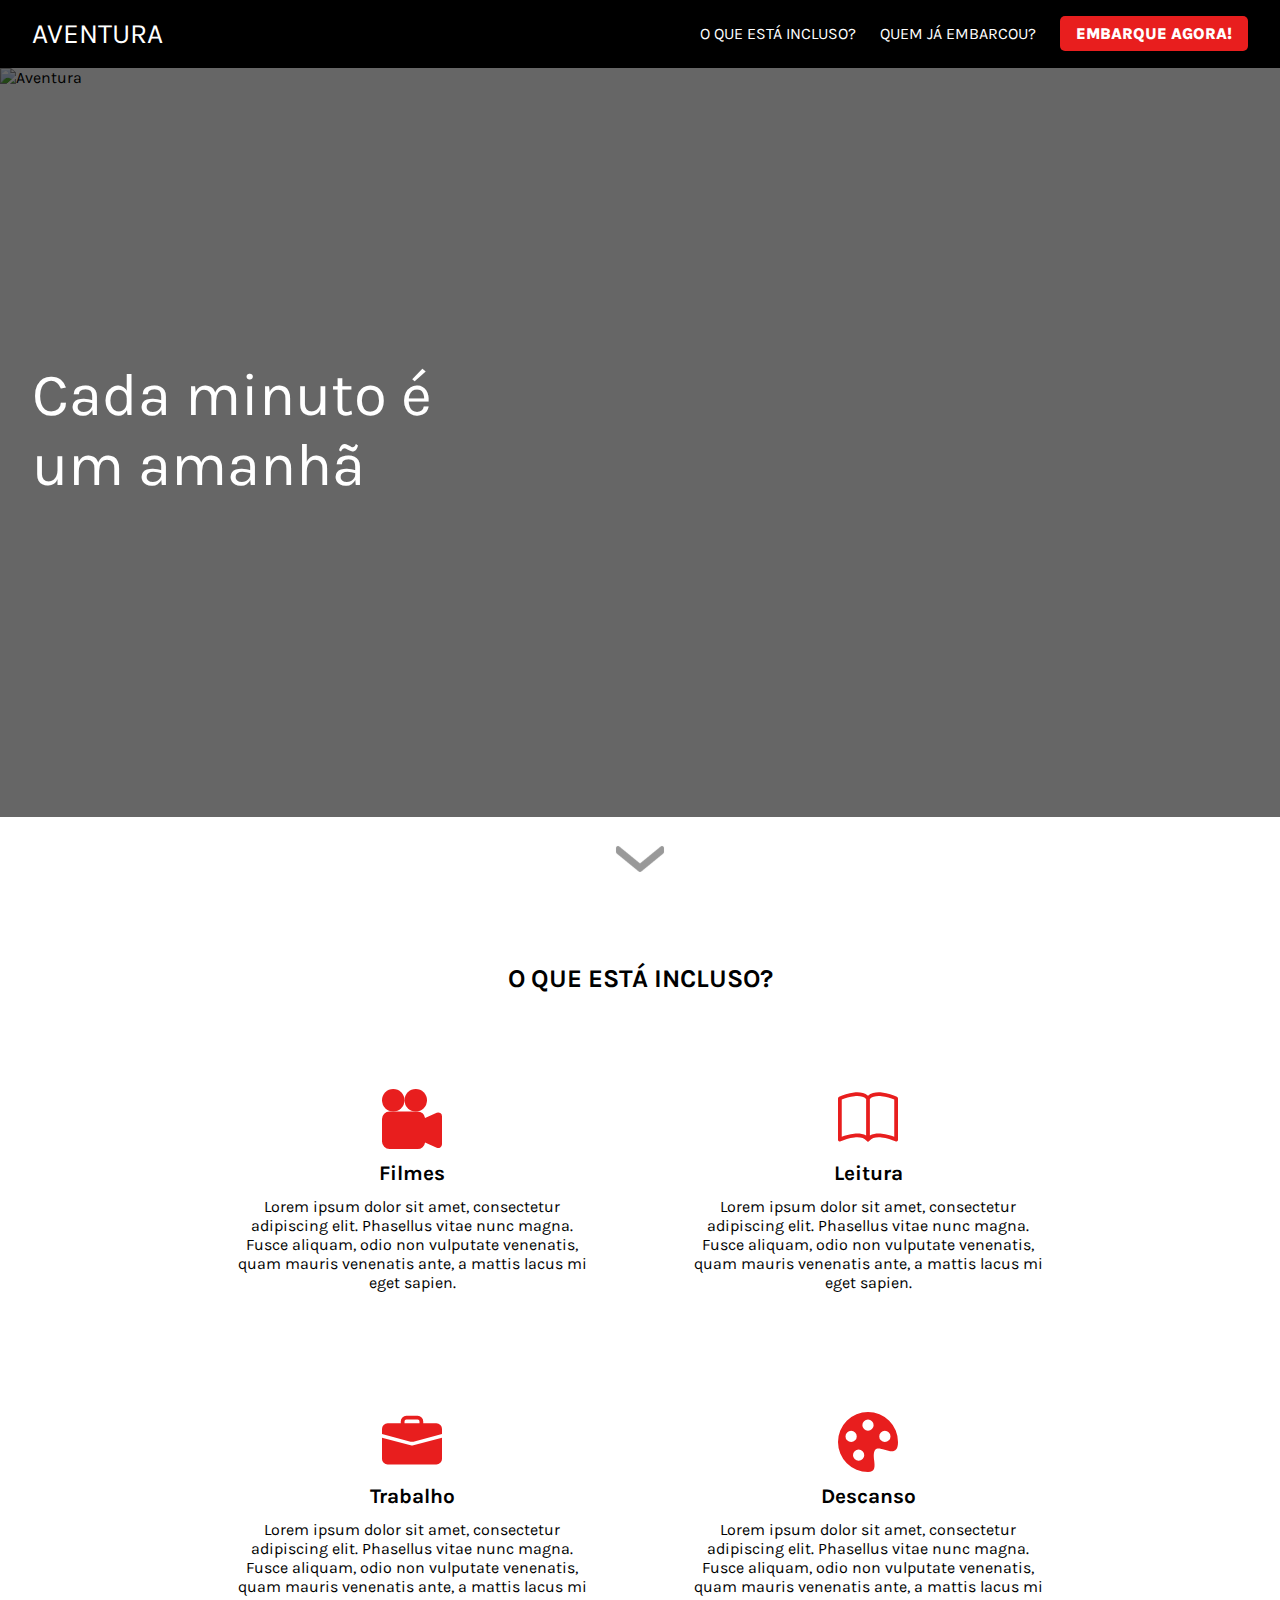
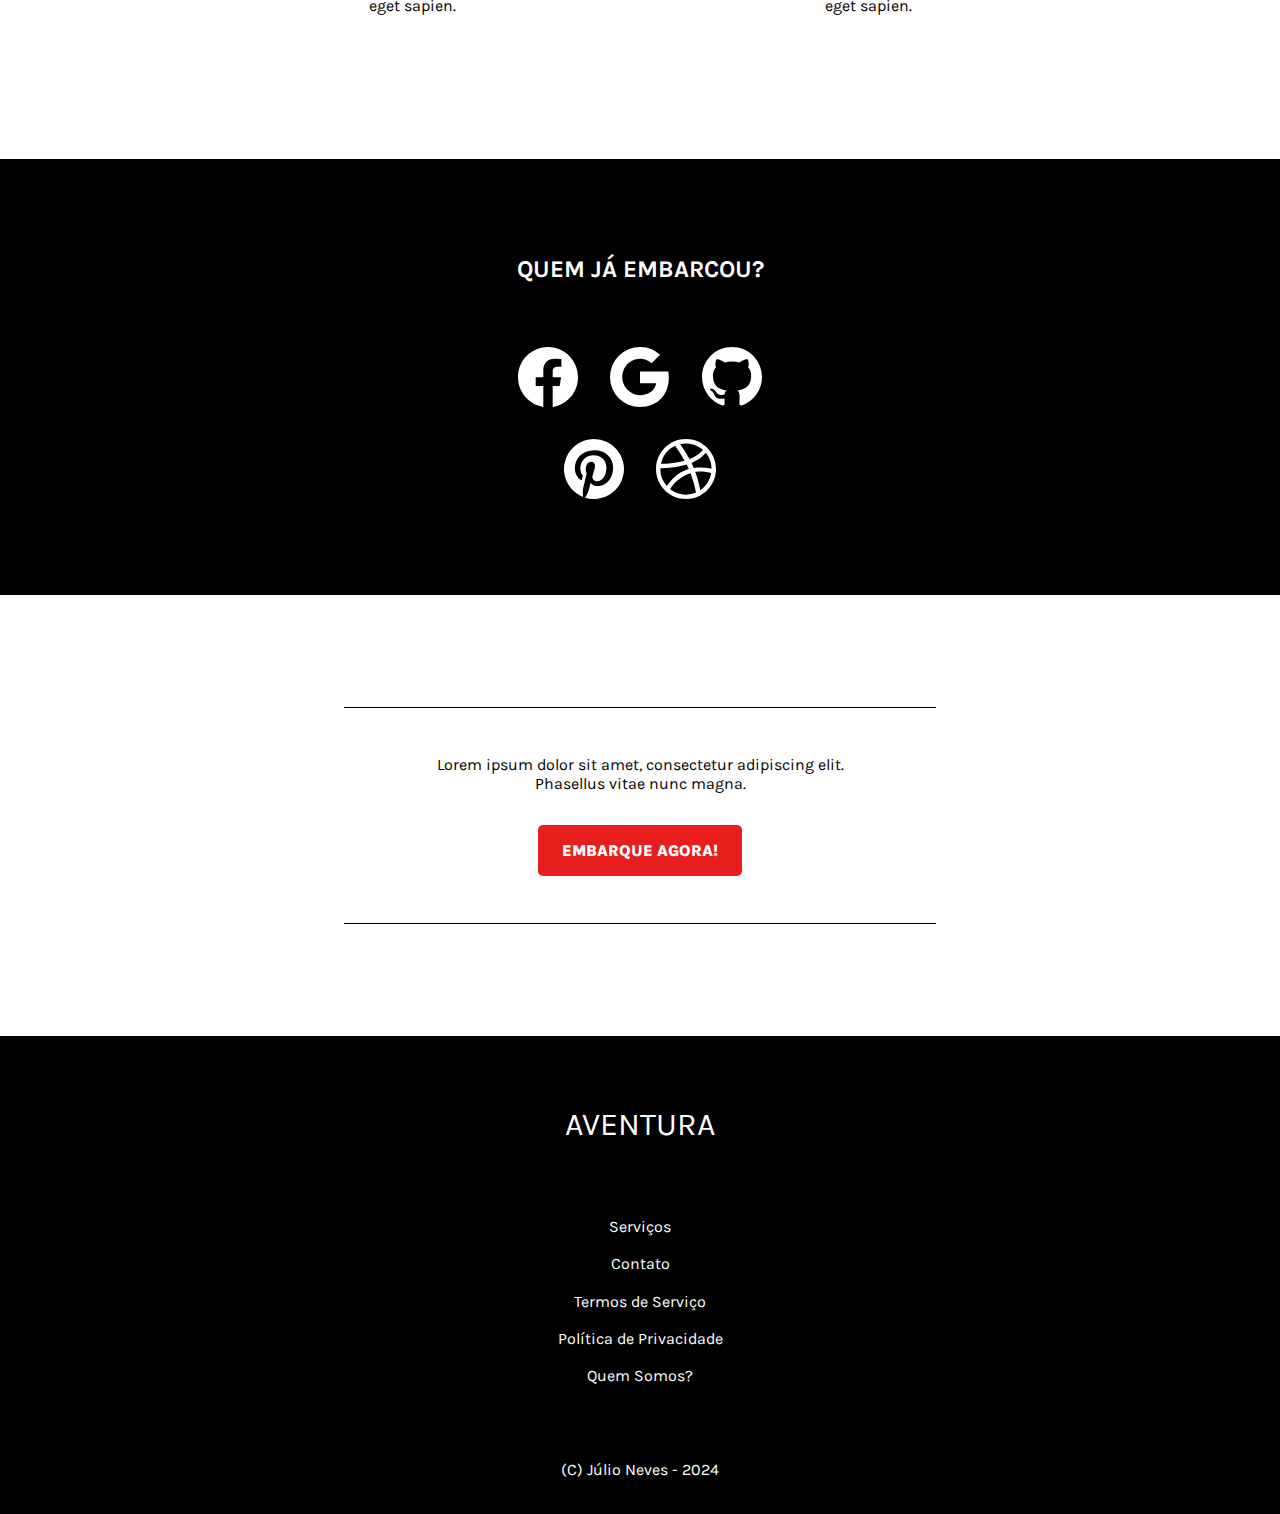
==== docs/index.html @ 61585f71 "first version of aventura" ====
<!DOCTYPE html>
<html lang="en">
  <head>
    <meta charset="UTF-8" />
    <meta name="viewport" content="width=device-width, initial-scale=1.0" />
    <title>Aventura</title>
    <link rel="stylesheet" href="./files/bundle.css" />
    <link rel="preconnect" href="https://fonts.googleapis.com" />
    <link rel="preconnect" href="https://fonts.gstatic.com" crossorigin />
    <link
      href="https://fonts.googleapis.com/css2?family=Karla:wght@200..800&display=swap"
      rel="stylesheet"
    />
  </head>
  <body>
    <div class="navbar">
      <div class="navbar-brand brand"><a href="#">aventura</a></div>
      <div class="navbar-controls navbar-md-hidden">
        <div
          id="navbar-control-open"
          class="navbar-control"
          onclick="toggleNavbar()"
        >
          <svg
            xmlns="http://www.w3.org/2000/svg"
            fill="currentColor"
            class="bi bi-list"
            viewBox="0 0 16 16"
          >
            <path
              fill-rule="evenodd"
              d="M2.5 12a.5.5 0 0 1 .5-.5h10a.5.5 0 0 1 0 1H3a.5.5 0 0 1-.5-.5m0-4a.5.5 0 0 1 .5-.5h10a.5.5 0 0 1 0 1H3a.5.5 0 0 1-.5-.5m0-4a.5.5 0 0 1 .5-.5h10a.5.5 0 0 1 0 1H3a.5.5 0 0 1-.5-.5"
            />
          </svg>
        </div>
        <div
          id="navbar-control-close"
          class="navbar-control navbar-sm-closed"
          onclick="toggleNavbar()"
        >
          <svg
            xmlns="http://www.w3.org/2000/svg"
            fill="currentColor"
            class="bi bi-x-lg"
            viewBox="0 0 16 16"
          >
            <path
              d="M2.146 2.854a.5.5 0 1 1 .708-.708L8 7.293l5.146-5.147a.5.5 0 0 1 .708.708L8.707 8l5.147 5.146a.5.5 0 0 1-.708.708L8 8.707l-5.146 5.147a.5.5 0 0 1-.708-.708L7.293 8z"
            />
          </svg>
        </div>
      </div>
      <div class="navbar-items-container navbar-sm-closed">
        <nav>
          <ul class="navbar-items">
            <li class="navbar-item">
              <a class="action-link" href="#advantages">o que está incluso?</a>
            </li>
            <li class="navbar-item">
              <a class="action-link" href="#references">quem já embarcou?</a>
            </li>
            <li class="navbar-item">
              <button class="button-cta">embarque agora!</button>
            </li>
          </ul>
        </nav>
      </div>
    </div>

    <section class="hero">
      <h1 class="hero-text">Cada minuto é um amanhã</h1>
      <picture class="hero-img">
        <img src="./files/hero.jpg" alt="Aventura" />
      </picture>
      <div class="hero-more">
        <a href="#advantages" aria-hidden>
          <svg
            width="60"
            height="60"
            viewBox="0 0 60 60"
            fill="none"
            xmlns="http://www.w3.org/2000/svg"
            xmlns:xlink="http://www.w3.org/1999/xlink"
          >
            <rect width="60" height="60" fill="url(#pattern0_6_6)" />
            <defs>
              <pattern
                id="pattern0_6_6"
                patternContentUnits="objectBoundingBox"
                width="1"
                height="1"
              >
                <use xlink:href="#image0_6_6" transform="scale(0.0111111)" />
              </pattern>
              <image
                id="image0_6_6"
                width="90"
                height="90"
                xlink:href="[data-uri]"
              />
            </defs>
          </svg>
        </a>
      </div>
    </section>

    <section id="advantages" class="advantages">
      <h2 class="advantages-heading">o que está incluso?</h2>
      <div class="advantages-grid">
        <div class="advantage">
          <div class="advantage-icon">
            <svg
              class="advantage-icon"
              xmlns="http://www.w3.org/2000/svg"
              fill="currentColor"
              viewBox="0 0 16 16"
            >
              <path d="M6 3a3 3 0 1 1-6 0 3 3 0 0 1 6 0" />
              <path d="M9 6a3 3 0 1 1 0-6 3 3 0 0 1 0 6" />
              <path
                d="M9 6h.5a2 2 0 0 1 1.983 1.738l3.11-1.382A1 1 0 0 1 16 7.269v7.462a1 1 0 0 1-1.406.913l-3.111-1.382A2 2 0 0 1 9.5 16H2a2 2 0 0 1-2-2V8a2 2 0 0 1 2-2z"
              />
            </svg>
          </div>
          <h3 class="advantage-title">filmes</h3>
          <p class="advantage-text">
            Lorem ipsum dolor sit amet, consectetur adipiscing elit. Phasellus
            vitae nunc magna. Fusce aliquam, odio non vulputate venenatis, quam
            mauris venenatis ante, a mattis lacus mi eget sapien.
          </p>
        </div>
        <div class="advantage">
          <div class="advantage-icon">
            <svg
              class="advantage-icon"
              xmlns="http://www.w3.org/2000/svg"
              fill="currentColor"
              viewBox="0 0 16 16"
            >
              <path
                d="M1 2.828c.885-.37 2.154-.769 3.388-.893 1.33-.134 2.458.063 3.112.752v9.746c-.935-.53-2.12-.603-3.213-.493-1.18.12-2.37.461-3.287.811zm7.5-.141c.654-.689 1.782-.886 3.112-.752 1.234.124 2.503.523 3.388.893v9.923c-.918-.35-2.107-.692-3.287-.81-1.094-.111-2.278-.039-3.213.492zM8 1.783C7.015.936 5.587.81 4.287.94c-1.514.153-3.042.672-3.994 1.105A.5.5 0 0 0 0 2.5v11a.5.5 0 0 0 .707.455c.882-.4 2.303-.881 3.68-1.02 1.409-.142 2.59.087 3.223.877a.5.5 0 0 0 .78 0c.633-.79 1.814-1.019 3.222-.877 1.378.139 2.8.62 3.681 1.02A.5.5 0 0 0 16 13.5v-11a.5.5 0 0 0-.293-.455c-.952-.433-2.48-.952-3.994-1.105C10.413.809 8.985.936 8 1.783"
              />
            </svg>
          </div>
          <h3 class="advantage-title">leitura</h3>
          <p class="advantage-text">
            Lorem ipsum dolor sit amet, consectetur adipiscing elit. Phasellus
            vitae nunc magna. Fusce aliquam, odio non vulputate venenatis, quam
            mauris venenatis ante, a mattis lacus mi eget sapien.
          </p>
        </div>
        <div class="advantage">
          <div class="advantage-icon">
            <svg
              class="advantage-icon"
              xmlns="http://www.w3.org/2000/svg"
              fill="currentColor"
              viewBox="0 0 16 16"
            >
              <path
                d="M6.5 1A1.5 1.5 0 0 0 5 2.5V3H1.5A1.5 1.5 0 0 0 0 4.5v1.384l7.614 2.03a1.5 1.5 0 0 0 .772 0L16 5.884V4.5A1.5 1.5 0 0 0 14.5 3H11v-.5A1.5 1.5 0 0 0 9.5 1zm0 1h3a.5.5 0 0 1 .5.5V3H6v-.5a.5.5 0 0 1 .5-.5"
              />
              <path
                d="M0 12.5A1.5 1.5 0 0 0 1.5 14h13a1.5 1.5 0 0 0 1.5-1.5V6.85L8.129 8.947a.5.5 0 0 1-.258 0L0 6.85z"
              />
            </svg>
          </div>

          <h3 class="advantage-title">trabalho</h3>
          <p class="advantage-text">
            Lorem ipsum dolor sit amet, consectetur adipiscing elit. Phasellus
            vitae nunc magna. Fusce aliquam, odio non vulputate venenatis, quam
            mauris venenatis ante, a mattis lacus mi eget sapien.
          </p>
        </div>
        <div class="advantage">
          <div class="advantage-icon">
            <svg
              class="advantage-icon"
              xmlns="http://www.w3.org/2000/svg"
              fill="currentColor"
              viewBox="0 0 16 16"
            >
              <path
                d="M12.433 10.07C14.133 10.585 16 11.15 16 8a8 8 0 1 0-8 8c1.996 0 1.826-1.504 1.649-3.08-.124-1.101-.252-2.237.351-2.92.465-.527 1.42-.237 2.433.07M8 5a1.5 1.5 0 1 1 0-3 1.5 1.5 0 0 1 0 3m4.5 3a1.5 1.5 0 1 1 0-3 1.5 1.5 0 0 1 0 3M5 6.5a1.5 1.5 0 1 1-3 0 1.5 1.5 0 0 1 3 0m.5 6.5a1.5 1.5 0 1 1 0-3 1.5 1.5 0 0 1 0 3"
              />
            </svg>
          </div>
          <h3 class="advantage-title">descanso</h3>
          <p class="advantage-text">
            Lorem ipsum dolor sit amet, consectetur adipiscing elit. Phasellus
            vitae nunc magna. Fusce aliquam, odio non vulputate venenatis, quam
            mauris venenatis ante, a mattis lacus mi eget sapien.
          </p>
        </div>
      </div>
    </section>

    <section id="references" class="references">
      <h2 class="references-heading">quem já embarcou?</h2>
      <div class="references-grid">
        <div class="reference-logo">
          <svg
            xmlns="http://www.w3.org/2000/svg"
            fill="currentColor"
            viewBox="0 0 16 16"
          >
            <path
              d="M16 8.049c0-4.446-3.582-8.05-8-8.05C3.58 0-.002 3.603-.002 8.05c0 4.017 2.926 7.347 6.75 7.951v-5.625h-2.03V8.05H6.75V6.275c0-2.017 1.195-3.131 3.022-3.131.876 0 1.791.157 1.791.157v1.98h-1.009c-.993 0-1.303.621-1.303 1.258v1.51h2.218l-.354 2.326H9.25V16c3.824-.604 6.75-3.934 6.75-7.951"
            />
          </svg>
        </div>
        <div class="reference-logo">
          <svg
            xmlns="http://www.w3.org/2000/svg"
            fill="currentColor"
            viewBox="0 0 16 16"
          >
            <path
              d="M15.545 6.558a9.4 9.4 0 0 1 .139 1.626c0 2.434-.87 4.492-2.384 5.885h.002C11.978 15.292 10.158 16 8 16A8 8 0 1 1 8 0a7.7 7.7 0 0 1 5.352 2.082l-2.284 2.284A4.35 4.35 0 0 0 8 3.166c-2.087 0-3.86 1.408-4.492 3.304a4.8 4.8 0 0 0 0 3.063h.003c.635 1.893 2.405 3.301 4.492 3.301 1.078 0 2.004-.276 2.722-.764h-.003a3.7 3.7 0 0 0 1.599-2.431H8v-3.08z"
            />
          </svg>
        </div>
        <div class="reference-logo">
          <svg
            xmlns="http://www.w3.org/2000/svg"
            fill="currentColor"
            viewBox="0 0 16 16"
          >
            <path
              d="M8 0C3.58 0 0 3.58 0 8c0 3.54 2.29 6.53 5.47 7.59.4.07.55-.17.55-.38 0-.19-.01-.82-.01-1.49-2.01.37-2.53-.49-2.69-.94-.09-.23-.48-.94-.82-1.13-.28-.15-.68-.52-.01-.53.63-.01 1.08.58 1.23.82.72 1.21 1.87.87 2.33.66.07-.52.28-.87.51-1.07-1.78-.2-3.64-.89-3.64-3.95 0-.87.31-1.59.82-2.15-.08-.2-.36-1.02.08-2.12 0 0 .67-.21 2.2.82.64-.18 1.32-.27 2-.27s1.36.09 2 .27c1.53-1.04 2.2-.82 2.2-.82.44 1.1.16 1.92.08 2.12.51.56.82 1.27.82 2.15 0 3.07-1.87 3.75-3.65 3.95.29.25.54.73.54 1.48 0 1.07-.01 1.93-.01 2.2 0 .21.15.46.55.38A8.01 8.01 0 0 0 16 8c0-4.42-3.58-8-8-8"
            />
          </svg>
        </div>
        <div class="reference-logo">
          <svg
            xmlns="http://www.w3.org/2000/svg"
            fill="currentColor"
            viewBox="0 0 16 16"
          >
            <path
              d="M8 0a8 8 0 0 0-2.915 15.452c-.07-.633-.134-1.606.027-2.297.146-.625.938-3.977.938-3.977s-.239-.479-.239-1.187c0-1.113.645-1.943 1.448-1.943.682 0 1.012.512 1.012 1.127 0 .686-.437 1.712-.663 2.663-.188.796.4 1.446 1.185 1.446 1.422 0 2.515-1.5 2.515-3.664 0-1.915-1.377-3.254-3.342-3.254-2.276 0-3.612 1.707-3.612 3.471 0 .688.265 1.425.595 1.826a.24.24 0 0 1 .056.23c-.061.252-.196.796-.222.907-.035.146-.116.177-.268.107-1-.465-1.624-1.926-1.624-3.1 0-2.523 1.834-4.84 5.286-4.84 2.775 0 4.932 1.977 4.932 4.62 0 2.757-1.739 4.976-4.151 4.976-.811 0-1.573-.421-1.834-.919l-.498 1.902c-.181.695-.669 1.566-.995 2.097A8 8 0 1 0 8 0"
            />
          </svg>
        </div>
        <div class="reference-logo">
          <svg
            xmlns="http://www.w3.org/2000/svg"
            fill="currentColor"
            viewBox="0 0 16 16"
          >
            <path
              fill-rule="evenodd"
              d="M8 0C3.584 0 0 3.584 0 8s3.584 8 8 8c4.408 0 8-3.584 8-8s-3.592-8-8-8m5.284 3.688a6.8 6.8 0 0 1 1.545 4.251c-.226-.043-2.482-.503-4.755-.217-.052-.112-.096-.234-.148-.355-.139-.33-.295-.668-.451-.99 2.516-1.023 3.662-2.498 3.81-2.69zM8 1.18c1.735 0 3.323.65 4.53 1.718-.122.174-1.155 1.553-3.584 2.464-1.12-2.056-2.36-3.74-2.551-4A7 7 0 0 1 8 1.18m-2.907.642A43 43 0 0 1 7.627 5.77c-3.193.85-6.013.833-6.317.833a6.87 6.87 0 0 1 3.783-4.78zM1.163 8.01V7.8c.295.01 3.61.053 7.02-.971.199.381.381.772.555 1.162l-.27.078c-3.522 1.137-5.396 4.243-5.553 4.504a6.82 6.82 0 0 1-1.752-4.564zM8 14.837a6.8 6.8 0 0 1-4.19-1.44c.12-.252 1.509-2.924 5.361-4.269.018-.009.026-.009.044-.017a28.3 28.3 0 0 1 1.457 5.18A6.7 6.7 0 0 1 8 14.837m3.81-1.171c-.07-.417-.435-2.412-1.328-4.868 2.143-.338 4.017.217 4.251.295a6.77 6.77 0 0 1-2.924 4.573z"
            />
          </svg>
        </div>
      </div>
    </section>

    <section class="testimonial">
      <p class="testimonial-text">
        Lorem ipsum dolor sit amet, consectetur adipiscing elit. Phasellus vitae
        nunc magna.
      </p>
      <button class="button-cta">embarque agora!</button>
    </section>

    <footer class="footer">
      <a class="action-link footer-brand brand" href="#">aventura</a>
      <ul class="footer-links">
        <li><a class="action-link">Serviços</a></li>
        <li><a class="action-link">Contato</a></li>
        <li><a class="action-link">Termos de Serviço</a></li>
        <li><a class="action-link">Política de Privacidade</a></li>
        <li><a class="action-link">Quem Somos?</a></li>
      </ul>
      <a class="action-link footer-copyright" href="https://jcnevess.github.io/"
        >(C) Júlio Neves - 2024</a
      >
    </footer>
    <script async src="./files/bundle.js"></script>
  </body>
</html>
---- docs/files/bundle.css ----
/*           CSS RESET        */
*, *::before, *::after {
  box-sizing: border-box;
}

* {
  margin: 0;
  padding: 0;
}

img, picture, video, canvas, svg {
  display: block;
  max-width: 100%;
}

input, button, textarea, select {
  font: inherit;
}

/*      USER STYLES         */
:root {
  --color-background-primary: #F5F5F5;
  --color-background-secondary: #000000;
  --color-text-primary: #FFFFFF;
  --color-text-secondary: #000000;
  --color-highlight: #E81E1E;
  --measure-navbar-height: 7.5dvh;
}

html {
  scroll-behavior: smooth;
}

* {
  font-family: Karla;
}

.navbar {
  background-color: var(--color-background-secondary);
  display: flex;
  align-items: center;
  justify-content: space-between;
  padding: 1rem 2rem;
  position: fixed;
  top: 0;
  width: 100%;
  z-index: 1000;
  min-height: 60px;
  height: var(--measure-navbar-height);
}

.brand {
  text-transform: uppercase;
  color: var(--color-text-primary);
  font-size: 1.75rem;
}

.navbar-brand {
  cursor: pointer;
}

.navbar-brand a {
  text-decoration: none;
  color: var(--color-text-primary);
}

.navbar-controls {
  color: var(--color-text-primary);
}

.navbar-control {
  width: 32px;
  height: 32px;
  cursor: pointer;
}

.navbar-items-container {
  position: absolute;
  top: var(--measure-navbar-height);
  left: 0;
  width: 100%;
  background-color: inherit;
  height: calc(100dvh - var(--measure-navbar-height));
}


.navbar-items {
  color: var(--color-text-primary);
  display: flex;
  flex-direction: column;
  justify-content: space-evenly;
  align-items: center;
  margin-top: 6rem;
}

.navbar-item {
  font-size: 1.25rem;
  list-style: none;
  text-transform: uppercase;
  margin-block: 1.75rem;
}

.navbar-sm-closed {
  display: none;
}

.button-cta {
  text-transform: uppercase;
  background-color: var(--color-highlight);
  color: var(--color-text-primary);
  font-weight: 800;
  padding: 1rem 2rem;
  /* margin: 1rem; */
  border-radius: 5px;
  border: 0;
  cursor: pointer;
  transition: transform 0.3s ease-out,
  box-shadow 0.3s ease-out;
}

.button-cta:hover,
.button-cta:active {
  transform: scale(1.05);
  box-shadow: 2px 2px 2px 1px rgba(0, 0, 0, 0.5);
}

.hero {
  margin-top: var(--measure-navbar-height);
  height: calc(100dvh - var(--measure-navbar-height));
  display: flex;
  flex-direction: column;
}

.hero-img {
  height: 90%;
  position: relative;
}

.hero-img img {
  height: 100%;
  width: 100%;
  object-fit: cover;
}

.hero-img:before {
  content: "";
  position: absolute;
  width: 100%;
  background-color: rgba(0, 0, 0, 60%);
  height: 100%;
}

.hero-text {
  position: absolute;
  color: var(--color-text-primary);
  font-weight: normal;
  z-index: 1;
  font-size: calc(2.15rem + 2vw);
  top: 40%;
  padding-inline: 2rem;
  max-width: 480px;
}

.hero-more {
  display: flex;
  justify-content: center;
  margin: auto;
}

.advantages {
    display: flex;
    flex-direction: column;
    gap: 3rem;
    padding-block: 4rem;
    align-items: center;
}

.advantages-heading {
    text-align: center;
    text-transform: uppercase;
    font-weight: bold;
    font-size: 1.6rem;
}

.advantages-grid {
  display: flex;
  flex-direction: column;
  row-gap: 1.5rem;
}

.advantage {
    display: flex;
    flex-direction: column;
    align-items: center;
    margin: 3rem;
    gap: 0.75rem;
    max-width: 360px;
    
}

.advantage-icon {
    color: var(--color-highlight);
    width: 60px;
    height: auto;
}

.advantage-title {
    text-transform: capitalize;
    font-size: 1.3rem;
}

.advantage-text {
    text-align: center;
}

.references {
  background-color: var(--color-background-secondary);
  color: var(--color-text-primary);
  margin-block: 2rem;
  padding: 6rem 2rem;
}

.references-heading {
  text-align: center;
  text-transform: uppercase;
  margin-block: 0 4rem;
}

.references-grid {
  max-width: 280px;
  display: flex;
  column-gap: 2rem;
  flex-wrap: wrap;
  row-gap: 2rem;
  justify-content: center;
  margin-inline: auto;
}

.reference-logo {
  width: 60px;
  height: 60px;
  cursor: pointer;
  animation: transform 1.5s cubic-bezier(0.25, 0.46, 0.45, 0.94);
}

.reference-logo:hover {
  transform: scale(1.2);
}

.testimonial {
  text-align: center;
  margin: 7rem 3rem;
  padding-block: 1rem;
  position: relative;
}

.testimonial:before {
  content: "";
  position: absolute;
  left: 25%;
  top: 0;
  width: 50%;
  border-bottom: 1px solid var(--color-text-secondary);
}

.testimonial:after {
  content: "";
  position: absolute;
  left: 25%;
  bottom: 0;
  width: 50%;
  border-bottom: 1px solid var(--color-text-secondary);
}

.testimonial-text{
  margin-block: 2rem 0;
  max-width: 480px;
  margin-inline: auto;
}

.testimonial .button-cta {
  margin-block: 2rem;
  padding: 1rem 1.5rem;
}

.footer {
  background-color: var(--color-background-secondary);
  color: var(--color-text-primary);
  display: flex;
  flex-direction: column;
}

.footer-links {
  display: flex;
  flex-direction: column;
  align-items: center;
  row-gap: 0.5rem;
  margin-block: 4rem;
  list-style: none;
}

.action-link {
  display: inline-block;
  position: relative;
  cursor: pointer;
  padding: 0.2em 0;
  overflow: hidden;
  text-decoration: none;
  color: var(--color-text-primary)
}

.action-link::after {
  content: '';
  position: absolute;
  bottom: 0;
  left: 0;
  width: 100%;
  height: 0.1em;
  background-color: var(--color-text-primary);
  opacity: 1;
  transform: translate3d(-105%, 0, 0);
  transition: opacity 300ms, transform 300ms;
}

.action-link:hover::after,
.action-link:focus::after {
  transform: translate3d(0, 0, 0);
}

.footer-brand {
  text-align: center;
  margin-top: 4rem;
  margin-inline: auto;
}

.action-link.footer-brand {
  font-size: 2rem;
}

.footer-copyright {
  margin-inline: auto;
  margin-bottom: 2rem;
}

@media (min-width: 768px) {
  .advantage {
    min-width: 220px;
  }

  .advantages-grid {
    flex-direction: row;
    flex-wrap: wrap;
    justify-content: center;
  }

  .navbar-md-hidden {
    display: none;
  }

  .navbar-sm-closed {
    display: none;
  }

  .navbar-items-container {
    display: block;
    position: static;
    top: unset;
    left: unset;
    width: unset;
    height: unset;
  }

  .navbar-items {
    flex-direction: row;
    margin-top: unset;
    column-gap: 1.5rem;
  }

  .navbar-item {
    margin-block: unset;
    display: inline-flex;
  }

  .button-cta {
    margin: unset;
    padding: 0.5rem 1rem;
    font-size: 1rem;
  }

  .action-link {
    font-size: 1rem;
  }
}
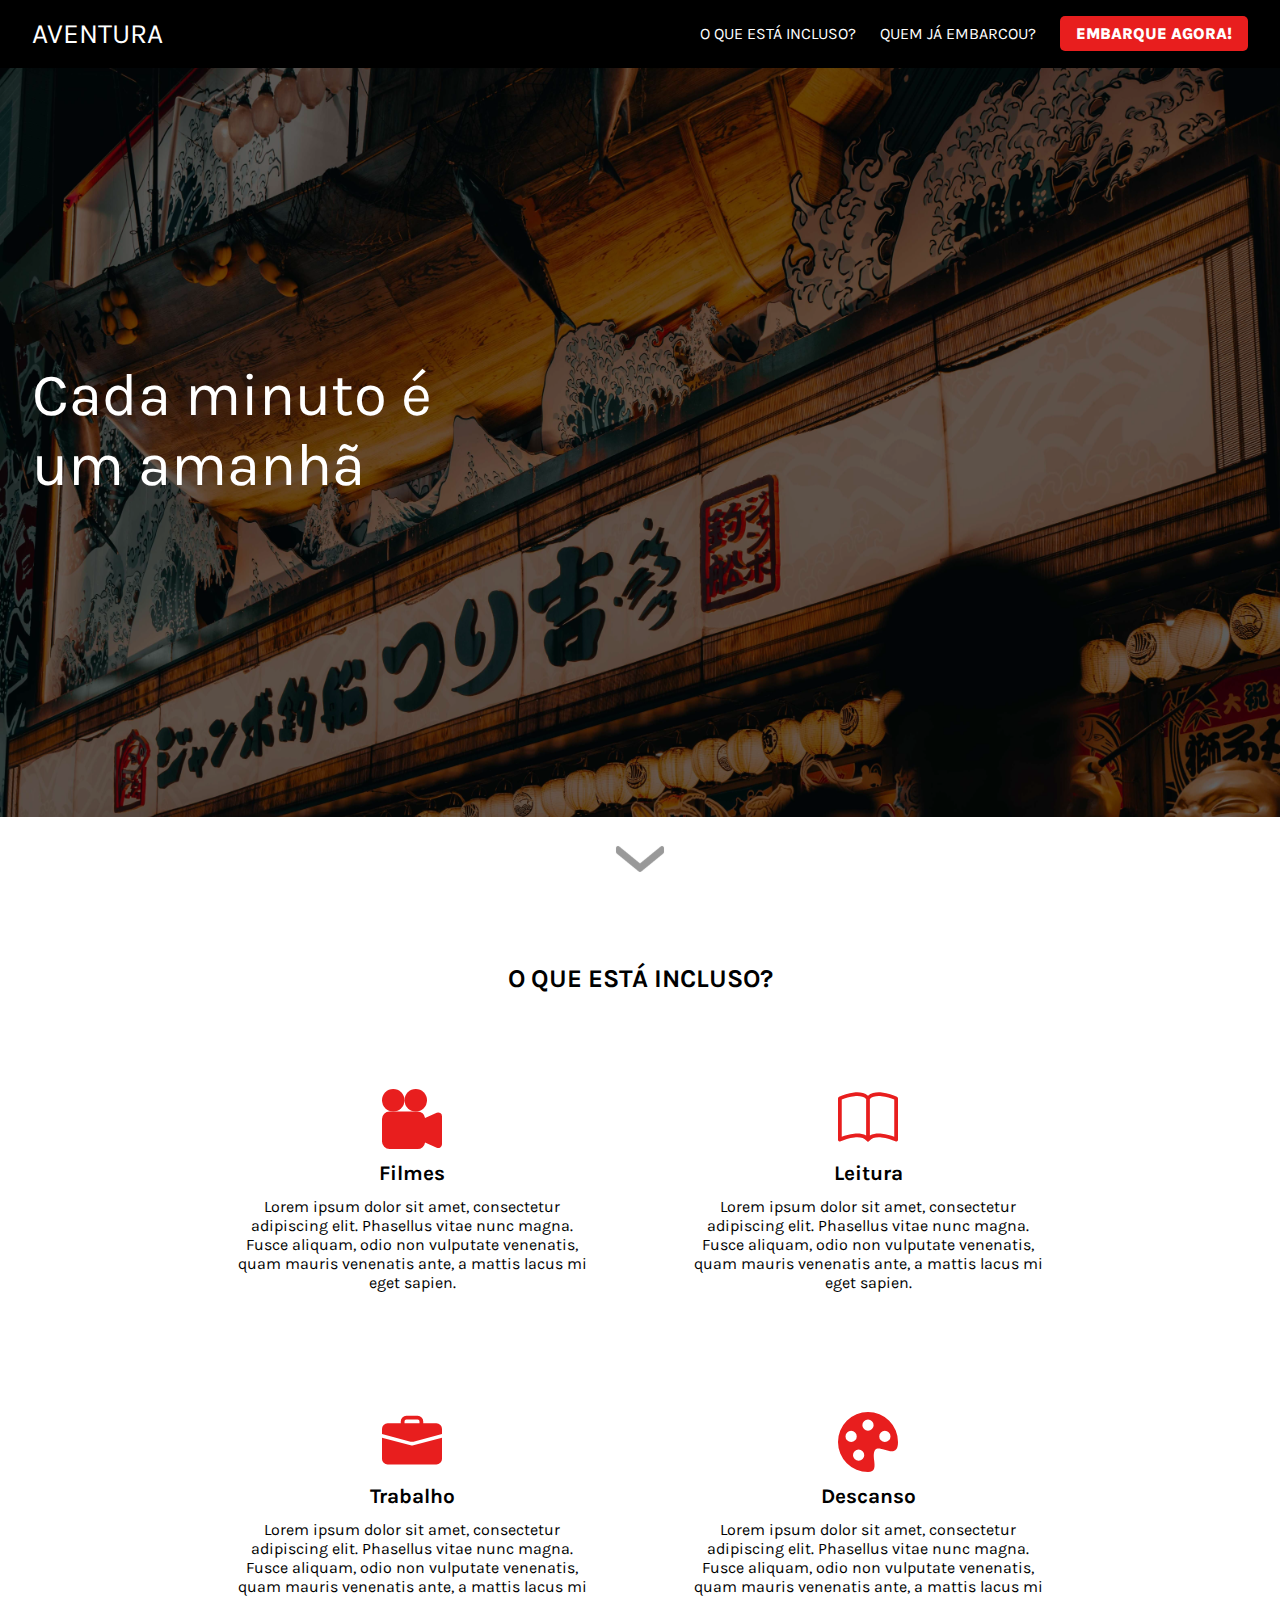
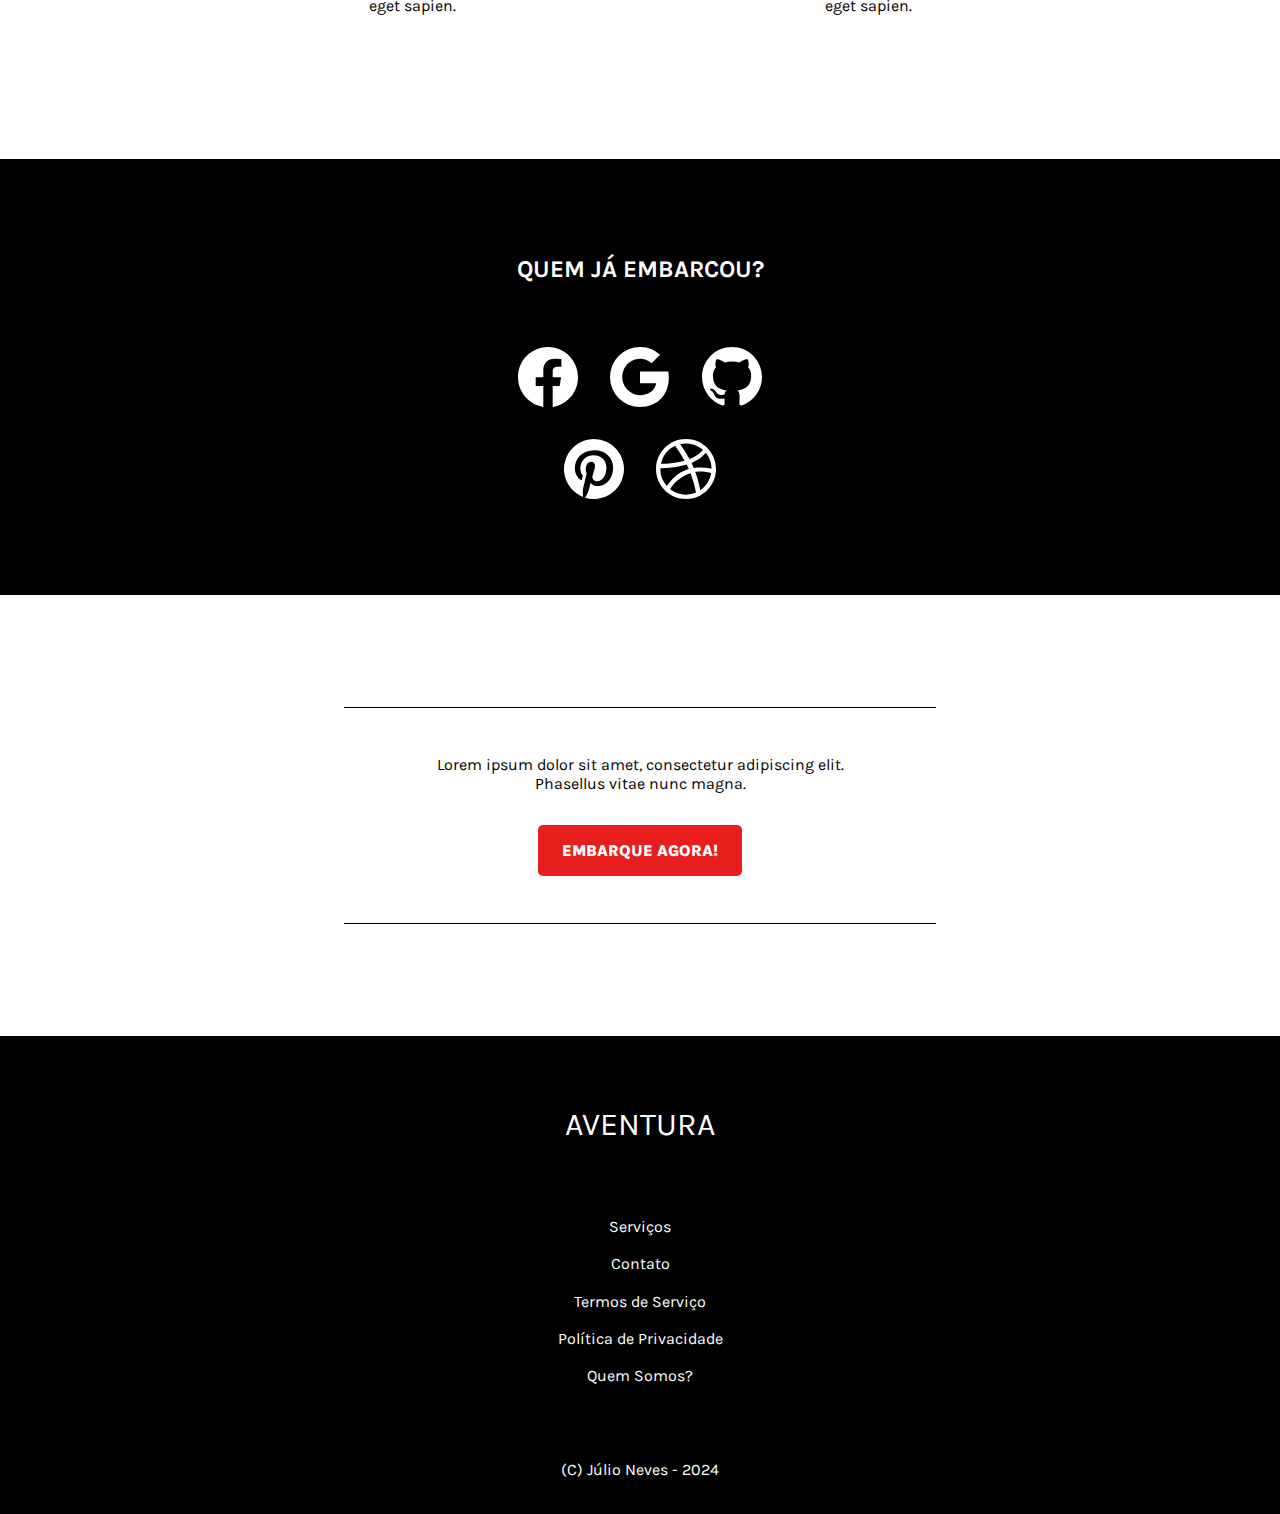
==== commit ff3311e6: "Do some SEO improvementes" ====
--- a/docs/index.html
+++ b/docs/index.html
@@ -3,8 +3,13 @@
   <head>
     <meta charset="UTF-8" />
     <meta name="viewport" content="width=device-width, initial-scale=1.0" />
+    <meta
+      name="description"
+      content="Adventurous and professional portfolio website"
+    />
     <title>Aventura</title>
     <link rel="stylesheet" href="./files/bundle.css" />
+    <link rel="shortcut icon" href="./files/favicon.ico" type="image/x-icon" />
     <link rel="preconnect" href="https://fonts.googleapis.com" />
     <link rel="preconnect" href="https://fonts.gstatic.com" crossorigin />
     <link
@@ -70,6 +75,7 @@
     <section class="hero">
       <h1 class="hero-text">Cada minuto é um amanhã</h1>
       <picture class="hero-img">
+        <source media="(max-width: 728px)" srcset="./files/hero-small.jpg" />
         <img src="./files/hero.jpg" alt="Aventura" />
       </picture>
       <div class="hero-more">
